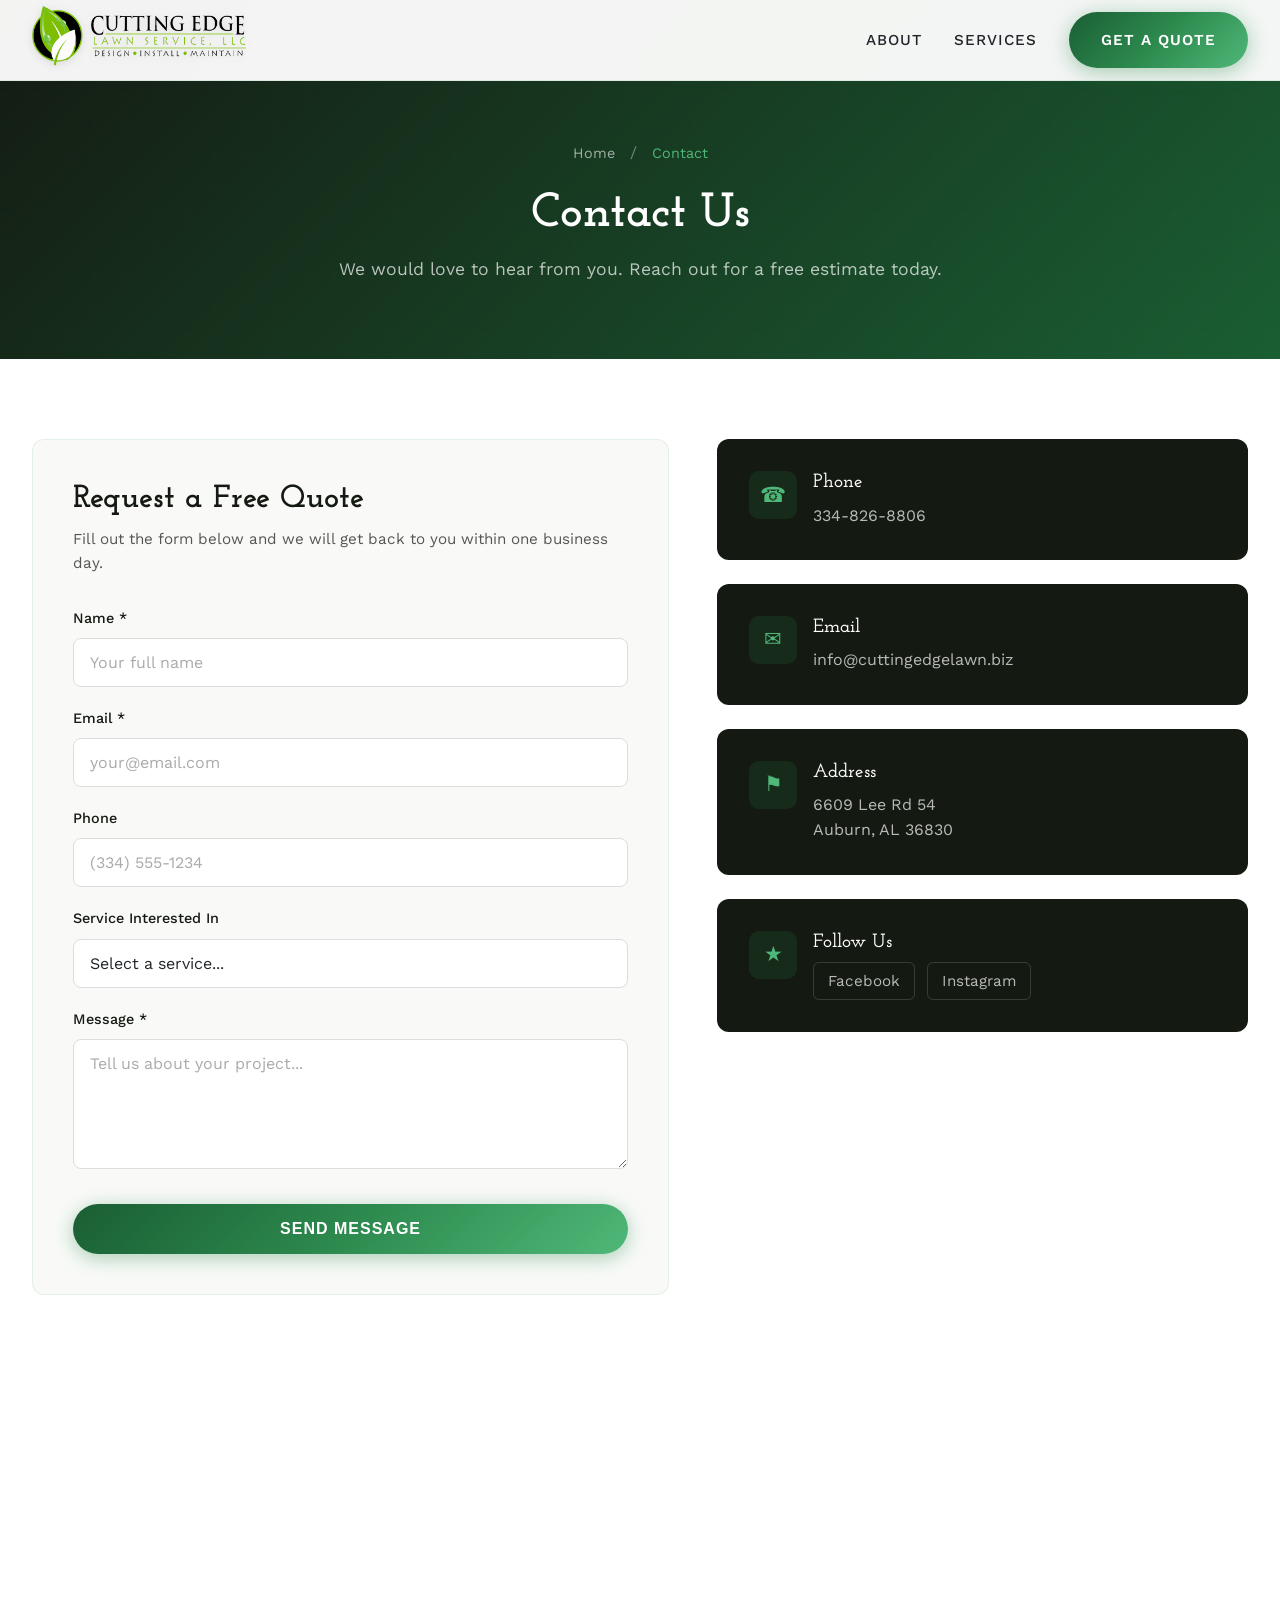
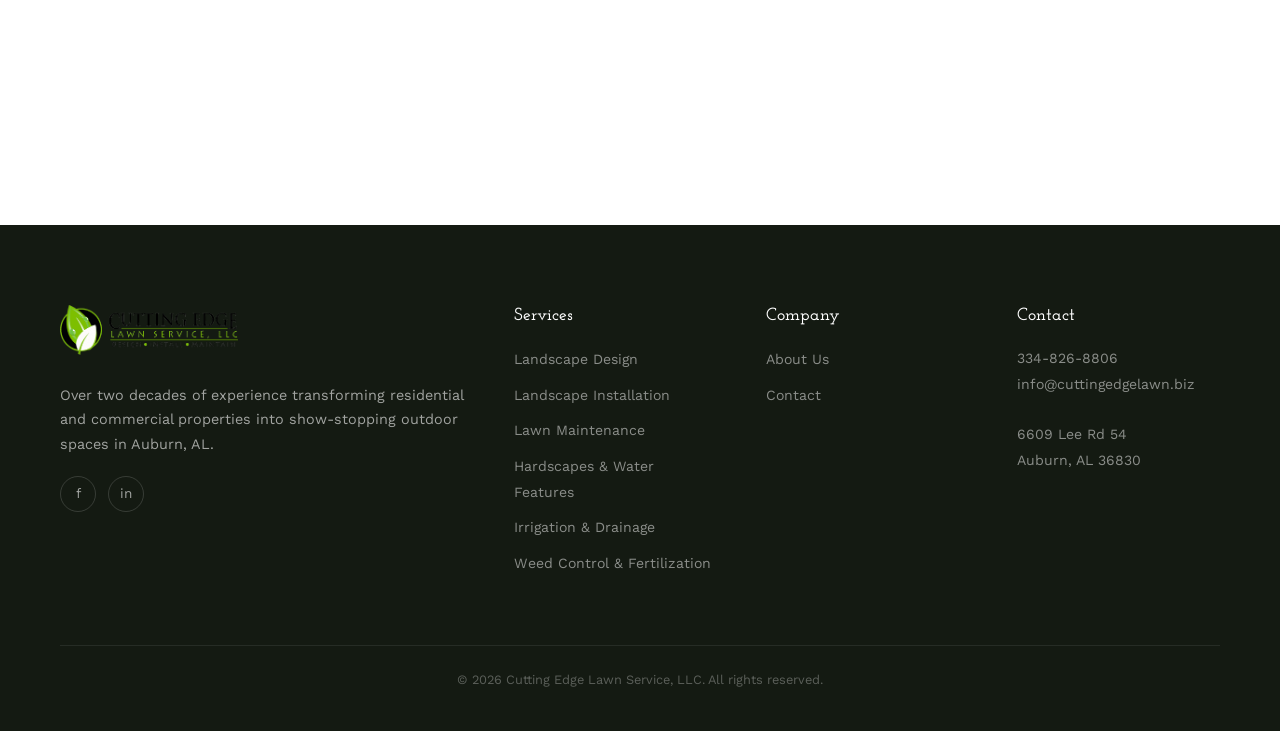
==== pages/contact.html @ b58d5d18 "Cutting Edge Lawn Service - redesigned site demo" ====
<!DOCTYPE html>
<html lang="en">
<head>
<meta charset="UTF-8">
<meta name="viewport" content="width=device-width, initial-scale=1.0">
<title>Contact Us | Cutting Edge Lawn Service</title>
<meta name="description" content="Get in touch with Cutting Edge Lawn Service in Auburn, AL. Request a free quote for landscape design, lawn maintenance, hardscapes, and more.">
<link href="https://fonts.googleapis.com/css2?family=Josefin+Slab:ital,wght@0,300;0,400;0,500;0,600;0,700;1,300;1,400&family=Work+Sans:wght@300;400;500;600;700&display=swap" rel="stylesheet">
<link rel="stylesheet" href="../css/styles.css">
<style>@media(max-width:768px){.responsive-grid{grid-template-columns:1fr!important;}}</style>
</head>
<body>

<!-- Scroll Progress -->
<div class="scroll-progress"></div>

<!-- Navigation -->
<nav class="navbar"><div class="nav-container"><a href="../index.html" class="nav-logo"><img src="../images/logo.png" alt="Cutting Edge Lawn Service"></a><ul class="nav-menu"><li><a href="about.html" class="nav-link">About</a></li><li class="nav-dropdown"><a href="services.html" class="nav-link">Services</a><div class="dropdown-menu"><a href="services.html#design">Landscape Design</a><a href="services.html#installation">Landscape Installation</a><a href="services.html#maintenance">Lawn Maintenance</a><a href="services.html#hardscapes">Hardscapes &amp; Water Features</a><a href="services.html#irrigation">Irrigation &amp; Drainage</a><a href="services.html#weedcontrol">Weed Control &amp; Fertilization</a></div></li><li><a href="contact.html" class="btn btn-primary">Get a Quote</a></li></ul><div class="nav-toggle"><span></span><span></span><span></span></div></div></nav>

<!-- Page Header / Breadcrumb -->
<section class="page-header" style="background:linear-gradient(135deg, #141a12 0%, #1a5e33 100%);padding:140px 0 60px;text-align:center;">
<div class="container">
<nav style="margin-bottom:20px;">
<a href="../index.html" style="color:rgba(255,255,255,0.6);text-decoration:none;font-family:'Work Sans',sans-serif;font-size:0.9rem;">Home</a>
<span style="color:rgba(255,255,255,0.4);margin:0 10px;">/</span>
<span style="color:#4fb878;font-family:'Work Sans',sans-serif;font-size:0.9rem;">Contact</span>
</nav>
<h1 style="font-family:'Josefin Slab',serif;font-size:3rem;color:#fff;font-weight:700;margin:0;">Contact Us</h1>
<p style="color:rgba(255,255,255,0.7);font-size:1.1rem;margin-top:12px;font-family:'Work Sans',sans-serif;">We would love to hear from you. Reach out for a free estimate today.</p>
</div>
</section>

<!-- Contact Form & Info Section -->
<section class="section" style="padding:80px 0;background:#fff;">
<div class="container">
<div class="responsive-grid" style="display:grid;grid-template-columns:1.2fr 1fr;gap:48px;align-items:start;">

<!-- Contact Form (Left) -->
<div class="reveal" style="background:#f9faf8;border-radius:12px;padding:40px;border:1px solid rgba(45,138,78,0.1);">
<h2 style="font-family:'Josefin Slab',serif;font-size:2rem;color:#141a12;margin-bottom:8px;font-weight:700;">Request a Free Quote</h2>
<p style="color:#555;font-family:'Work Sans',sans-serif;font-size:0.95rem;margin-bottom:32px;line-height:1.6;">Fill out the form below and we will get back to you within one business day.</p>

<form id="contact-form" action="#" method="POST">
<div class="form-group" style="margin-bottom:20px;">
<label style="display:block;font-family:'Work Sans',sans-serif;font-weight:500;color:#141a12;margin-bottom:8px;font-size:0.9rem;">Name *</label>
<input type="text" name="name" required style="width:100%;padding:14px 16px;border:1px solid #ddd;border-radius:8px;font-family:'Work Sans',sans-serif;font-size:1rem;background:#fff;transition:border-color 0.3s;box-sizing:border-box;" placeholder="Your full name">
</div>

<div class="form-group" style="margin-bottom:20px;">
<label style="display:block;font-family:'Work Sans',sans-serif;font-weight:500;color:#141a12;margin-bottom:8px;font-size:0.9rem;">Email *</label>
<input type="email" name="email" required style="width:100%;padding:14px 16px;border:1px solid #ddd;border-radius:8px;font-family:'Work Sans',sans-serif;font-size:1rem;background:#fff;transition:border-color 0.3s;box-sizing:border-box;" placeholder="your@email.com">
</div>

<div class="form-group" style="margin-bottom:20px;">
<label style="display:block;font-family:'Work Sans',sans-serif;font-weight:500;color:#141a12;margin-bottom:8px;font-size:0.9rem;">Phone</label>
<input type="tel" name="phone" style="width:100%;padding:14px 16px;border:1px solid #ddd;border-radius:8px;font-family:'Work Sans',sans-serif;font-size:1rem;background:#fff;transition:border-color 0.3s;box-sizing:border-box;" placeholder="(334) 555-1234">
</div>

<div class="form-group" style="margin-bottom:20px;">
<label style="display:block;font-family:'Work Sans',sans-serif;font-weight:500;color:#141a12;margin-bottom:8px;font-size:0.9rem;">Service Interested In</label>
<select name="service" style="width:100%;padding:14px 16px;border:1px solid #ddd;border-radius:8px;font-family:'Work Sans',sans-serif;font-size:1rem;background:#fff;transition:border-color 0.3s;box-sizing:border-box;cursor:pointer;">
<option value="">Select a service...</option>
<option value="landscape-design">Landscape Design</option>
<option value="landscape-installation">Landscape Installation</option>
<option value="lawn-maintenance">Lawn Maintenance</option>
<option value="hardscapes">Hardscapes &amp; Water Features</option>
<option value="irrigation">Irrigation &amp; Drainage</option>
<option value="weed-control">Weed Control &amp; Fertilization</option>
<option value="other">Other</option>
</select>
</div>

<div class="form-group" style="margin-bottom:28px;">
<label style="display:block;font-family:'Work Sans',sans-serif;font-weight:500;color:#141a12;margin-bottom:8px;font-size:0.9rem;">Message *</label>
<textarea name="message" required rows="5" style="width:100%;padding:14px 16px;border:1px solid #ddd;border-radius:8px;font-family:'Work Sans',sans-serif;font-size:1rem;background:#fff;transition:border-color 0.3s;resize:vertical;box-sizing:border-box;" placeholder="Tell us about your project..."></textarea>
</div>

<button type="submit" class="btn btn-primary" style="width:100%;padding:16px;font-size:1rem;font-weight:600;cursor:pointer;border:none;">Send Message</button>
</form>
</div>

<!-- Contact Info Cards (Right) -->
<div>
<div class="reveal" style="background:#141a12;border-radius:12px;padding:32px;margin-bottom:24px;">
<div style="display:flex;align-items:flex-start;gap:16px;">
<div style="width:48px;height:48px;background:rgba(45,138,78,0.15);border-radius:10px;display:flex;align-items:center;justify-content:center;flex-shrink:0;">
<span style="color:#4fb878;font-size:1.3rem;">&#9742;</span>
</div>
<div>
<h3 style="color:#fff;font-family:'Josefin Slab',serif;font-size:1.2rem;margin:0 0 8px;font-weight:600;">Phone</h3>
<a href="tel:3348268806" style="color:rgba(255,255,255,0.7);text-decoration:none;font-family:'Work Sans',sans-serif;font-size:1rem;">334-826-8806</a>
</div>
</div>
</div>

<div class="reveal" style="background:#141a12;border-radius:12px;padding:32px;margin-bottom:24px;">
<div style="display:flex;align-items:flex-start;gap:16px;">
<div style="width:48px;height:48px;background:rgba(45,138,78,0.15);border-radius:10px;display:flex;align-items:center;justify-content:center;flex-shrink:0;">
<span style="color:#4fb878;font-size:1.3rem;">&#9993;</span>
</div>
<div>
<h3 style="color:#fff;font-family:'Josefin Slab',serif;font-size:1.2rem;margin:0 0 8px;font-weight:600;">Email</h3>
<a href="mailto:info@cuttingedgelawn.biz" style="color:rgba(255,255,255,0.7);text-decoration:none;font-family:'Work Sans',sans-serif;font-size:1rem;">info@cuttingedgelawn.biz</a>
</div>
</div>
</div>

<div class="reveal" style="background:#141a12;border-radius:12px;padding:32px;margin-bottom:24px;">
<div style="display:flex;align-items:flex-start;gap:16px;">
<div style="width:48px;height:48px;background:rgba(45,138,78,0.15);border-radius:10px;display:flex;align-items:center;justify-content:center;flex-shrink:0;">
<span style="color:#4fb878;font-size:1.3rem;">&#9873;</span>
</div>
<div>
<h3 style="color:#fff;font-family:'Josefin Slab',serif;font-size:1.2rem;margin:0 0 8px;font-weight:600;">Address</h3>
<p style="color:rgba(255,255,255,0.7);font-family:'Work Sans',sans-serif;font-size:1rem;margin:0;line-height:1.6;">6609 Lee Rd 54<br>Auburn, AL 36830</p>
</div>
</div>
</div>

<div class="reveal" style="background:#141a12;border-radius:12px;padding:32px;">
<div style="display:flex;align-items:flex-start;gap:16px;">
<div style="width:48px;height:48px;background:rgba(45,138,78,0.15);border-radius:10px;display:flex;align-items:center;justify-content:center;flex-shrink:0;">
<span style="color:#4fb878;font-size:1.3rem;">&#9733;</span>
</div>
<div>
<h3 style="color:#fff;font-family:'Josefin Slab',serif;font-size:1.2rem;margin:0 0 8px;font-weight:600;">Follow Us</h3>
<div style="display:flex;gap:12px;margin-top:4px;">
<a href="https://www.facebook.com/lawnandplay/" target="_blank" style="color:rgba(255,255,255,0.7);text-decoration:none;font-family:'Work Sans',sans-serif;font-size:0.95rem;padding:6px 14px;border:1px solid rgba(255,255,255,0.15);border-radius:6px;">Facebook</a>
<a href="https://www.instagram.com/cuttingedgelawnservice/" target="_blank" style="color:rgba(255,255,255,0.7);text-decoration:none;font-family:'Work Sans',sans-serif;font-size:0.95rem;padding:6px 14px;border:1px solid rgba(255,255,255,0.15);border-radius:6px;">Instagram</a>
</div>
</div>
</div>
</div>

</div>

</div>
</div>
</section>

<!-- Google Maps Section -->
<section class="section" style="padding:0;">
<div style="width:100%;height:450px;">
<iframe src="https://www.google.com/maps/embed?pb=!1m18!1m12!1m3!1d3346.5!2d-85.48!3d32.59!2m3!1f0!2f0!3f0!3m2!1i1024!2i768!4f13.1!3m3!1m2!1s0x0%3A0x0!2zMzLCsDM1JzI0LjAiTiA4NcKwMjgnNDguMCJX!5e0!3m2!1sen!2sus!4v1700000000000" width="100%" height="450" style="border:0;" allowfullscreen="" loading="lazy" referrerpolicy="no-referrer-when-downgrade" title="Cutting Edge Lawn Service Location"></iframe>
</div>
</section>

<!-- Footer -->
<footer style="background:#141a12;padding:80px 0 0;"><div style="max-width:1200px;margin:0 auto;padding:0 20px;"><div style="display:grid;grid-template-columns:2fr 1fr 1fr 1fr;gap:48px;padding-bottom:60px;border-bottom:1px solid rgba(255,255,255,0.08);"><div><img src="../images/logo.png" alt="Cutting Edge Lawn Service" style="height:50px;margin-bottom:20px;background:transparent !important;"><p style="color:rgba(255,255,255,0.6);font-size:0.9rem;line-height:1.7;margin-bottom:20px;">Over two decades of experience transforming residential and commercial properties into show-stopping outdoor spaces in Auburn, AL.</p><div style="display:flex;gap:12px;"><a href="https://www.facebook.com/lawnandplay/" target="_blank" style="width:36px;height:36px;border-radius:50%;border:1px solid rgba(255,255,255,0.15);display:flex;align-items:center;justify-content:center;color:rgba(255,255,255,0.6);text-decoration:none;font-size:0.85rem;">f</a><a href="https://www.instagram.com/cuttingedgelawnservice/" target="_blank" style="width:36px;height:36px;border-radius:50%;border:1px solid rgba(255,255,255,0.15);display:flex;align-items:center;justify-content:center;color:rgba(255,255,255,0.6);text-decoration:none;font-size:0.85rem;">in</a></div></div><div><h4 style="font-family:'Josefin Slab',serif;font-size:1.1rem;color:#fff;margin-bottom:20px;">Services</h4><ul style="list-style:none;padding:0;"><li style="margin-bottom:10px;"><a href="services.html#design" style="color:rgba(255,255,255,0.5);text-decoration:none;font-size:0.88rem;">Landscape Design</a></li><li style="margin-bottom:10px;"><a href="services.html#installation" style="color:rgba(255,255,255,0.5);text-decoration:none;font-size:0.88rem;">Landscape Installation</a></li><li style="margin-bottom:10px;"><a href="services.html#maintenance" style="color:rgba(255,255,255,0.5);text-decoration:none;font-size:0.88rem;">Lawn Maintenance</a></li><li style="margin-bottom:10px;"><a href="services.html#hardscapes" style="color:rgba(255,255,255,0.5);text-decoration:none;font-size:0.88rem;">Hardscapes &amp; Water Features</a></li><li style="margin-bottom:10px;"><a href="services.html#irrigation" style="color:rgba(255,255,255,0.5);text-decoration:none;font-size:0.88rem;">Irrigation &amp; Drainage</a></li><li style="margin-bottom:10px;"><a href="services.html#weedcontrol" style="color:rgba(255,255,255,0.5);text-decoration:none;font-size:0.88rem;">Weed Control &amp; Fertilization</a></li></ul></div><div><h4 style="font-family:'Josefin Slab',serif;font-size:1.1rem;color:#fff;margin-bottom:20px;">Company</h4><ul style="list-style:none;padding:0;"><li style="margin-bottom:10px;"><a href="about.html" style="color:rgba(255,255,255,0.5);text-decoration:none;font-size:0.88rem;">About Us</a></li><li style="margin-bottom:10px;"><a href="contact.html" style="color:rgba(255,255,255,0.5);text-decoration:none;font-size:0.88rem;">Contact</a></li></ul></div><div><h4 style="font-family:'Josefin Slab',serif;font-size:1.1rem;color:#fff;margin-bottom:20px;">Contact</h4><p style="color:rgba(255,255,255,0.5);font-size:0.88rem;line-height:1.8;"><a href="tel:3348268806" style="color:rgba(255,255,255,0.5);text-decoration:none;">334-826-8806</a><br><a href="mailto:info@cuttingedgelawn.biz" style="color:rgba(255,255,255,0.5);text-decoration:none;">info@cuttingedgelawn.biz</a><br><br>6609 Lee Rd 54<br>Auburn, AL 36830</p></div></div><div style="padding:24px 0;text-align:center;"><p style="color:rgba(255,255,255,0.3);font-size:0.8rem;">&copy; 2026 Cutting Edge Lawn Service, LLC. All rights reserved.</p></div></div></footer>

<script src="../js/main.js"></script>
</body>
</html>
---- css/styles.css ----
/* Cutting Edge Lawn Service - Premium Animated Stylesheet */
/* Brand Colors with Dynamic Gradients */

:root {
    --black: #141a12;
    --dark-blue: #1e2b1a;
    --navy: #0f1a0d;
    --dark-gray: #f8f9fa;
    --silver: #495057;
    --silver-light: #212529;
    --primary: #2d8a4e;
    --primary-light: #4fb878;
    --primary-dark: #1a5e33;
    --gold: #d4a843;
    --white: #ffffff;
    --text-gray: #6c757d;
    --section-alt: #f4f4f4;

    /* Animated Gradients */
    --gradient-primary: linear-gradient(135deg, var(--primary-dark) 0%, var(--primary) 50%, var(--primary-light) 100%);
    --gradient-hero: linear-gradient(135deg, #141a12 0%, #1e2b1a 50%, #0f1a0d 100%);
    --gradient-shine: linear-gradient(90deg, transparent, rgba(255,255,255,0.4), transparent);
}

* {
    margin: 0;
    padding: 0;
    box-sizing: border-box;
}

html {
    scroll-behavior: smooth;
}

body {
    font-family: 'Work Sans', 'Segoe UI', Tahoma, Geneva, Verdana, sans-serif;
    background-color: var(--white);
    color: var(--silver-light);
    line-height: 1.6;
    overflow-x: hidden;
}

/* Scroll Progress Bar */
.scroll-progress {
    position: fixed;
    top: 0;
    left: 0;
    height: 3px;
    background: var(--gradient-primary);
    z-index: 9999;
    transition: width 0.1s ease;
}

/* Animated Background Particles */
.particles {
    position: absolute;
    top: 0;
    left: 0;
    width: 100%;
    height: 100%;
    overflow: hidden;
    z-index: 1;
}

.particle {
    position: absolute;
    width: 4px;
    height: 4px;
    background: var(--primary);
    border-radius: 50%;
    opacity: 0.3;
    animation: float-particle 15s infinite;
}

@keyframes float-particle {
    0%, 100% {
        transform: translateY(100vh) rotate(0deg);
        opacity: 0;
    }
    10% {
        opacity: 0.3;
    }
    90% {
        opacity: 0.3;
    }
    100% {
        transform: translateY(-100vh) rotate(720deg);
        opacity: 0;
    }
}

/* Preloader */
.preloader {
    position: fixed;
    top: 0;
    left: 0;
    width: 100%;
    height: 100%;
    background: var(--gradient-hero);
    z-index: 99999;
    display: flex;
    align-items: center;
    justify-content: center;
    flex-direction: column;
    transition: opacity 0.5s ease, visibility 0.5s ease;
}

.preloader.hidden {
    opacity: 0;
    visibility: hidden;
}

.preloader-logo {
    width: 150px;
    animation: pulse-logo 1.5s ease-in-out infinite;
}

.preloader-bar {
    width: 200px;
    height: 3px;
    background: rgba(255,255,255,0.2);
    border-radius: 3px;
    margin-top: 2rem;
    overflow: hidden;
}

.preloader-bar::after {
    content: '';
    display: block;
    width: 50%;
    height: 100%;
    background: var(--gradient-primary);
    animation: loading-bar 1s ease-in-out infinite;
}

@keyframes pulse-logo {
    0%, 100% { transform: scale(1); opacity: 1; }
    50% { transform: scale(1.05); opacity: 0.8; }
}

@keyframes loading-bar {
    0% { transform: translateX(-100%); }
    100% { transform: translateX(300%); }
}

/* Typography with Animations */
h1, h2, h3, h4, h5, h6 {
    font-weight: 600;
    line-height: 1.2;
    margin-bottom: 1rem;
}

h1 {
    font-size: clamp(2.5rem, 5vw, 4.5rem);
}

h2 {
    font-size: clamp(2rem, 4vw, 3.5rem);
    color: var(--silver-light);
}

h3 {
    font-size: clamp(1.5rem, 3vw, 2rem);
    color: var(--primary);
}

/* Animated Gradient Text */
.gradient-text {
    background: linear-gradient(90deg, var(--primary-dark), var(--primary), var(--gold), var(--primary), var(--primary-dark));
    background-size: 200% auto;
    -webkit-background-clip: text;
    -webkit-text-fill-color: transparent;
    background-clip: text;
    animation: gradient-shift 3s ease infinite;
}

@keyframes gradient-shift {
    0% { background-position: 0% center; }
    100% { background-position: 200% center; }
}

/* Glowing Text Effect */
.glow-text {
    text-shadow: 0 0 10px rgba(45, 138, 78, 0.5),
                 0 0 20px rgba(45, 138, 78, 0.3),
                 0 0 30px rgba(45, 138, 78, 0.2);
}

p {
    margin-bottom: 1rem;
    color: var(--text-gray);
}

a {
    color: var(--primary);
    text-decoration: none;
    transition: all 0.3s ease;
}

a:hover {
    color: var(--primary-dark);
}

.container {
    max-width: 1400px;
    margin: 0 auto;
    padding: 0 2rem;
}

/* ==================== NAVIGATION ==================== */
.navbar {
    position: fixed;
    top: 0;
    left: 0;
    right: 0;
    z-index: 1000;
    background: rgba(255, 255, 255, 0.95);
    backdrop-filter: blur(20px);
    border-bottom: 1px solid rgba(45, 138, 78, 0.1);
    transition: all 0.4s cubic-bezier(0.4, 0, 0.2, 1);
}

.navbar.scrolled {
    background: rgba(255, 255, 255, 0.98);
    box-shadow: 0 10px 40px rgba(0, 0, 0, 0.1);
    padding: 0.25rem 0;
}

.nav-container {
    max-width: 1400px;
    margin: 0 auto;
    padding: 0 2rem;
    display: flex;
    justify-content: space-between;
    align-items: center;
    height: 80px;
}

.nav-logo img {
    height: 60px;
    width: auto;
    transition: all 0.4s ease;
    filter: drop-shadow(0 2px 4px rgba(0,0,0,0.1));
}

.nav-logo:hover img {
    transform: scale(1.05) rotate(-2deg);
}

.nav-menu {
    display: flex;
    list-style: none;
    gap: 2rem;
    align-items: center;
}

.nav-link {
    color: var(--silver-light);
    font-weight: 500;
    font-size: 0.95rem;
    text-transform: uppercase;
    letter-spacing: 1px;
    padding: 0.5rem 0;
    position: relative;
    transition: all 0.3s ease;
}

.nav-link::before {
    content: '';
    position: absolute;
    bottom: 0;
    left: 50%;
    width: 0;
    height: 2px;
    background: var(--gradient-primary);
    transition: all 0.4s cubic-bezier(0.4, 0, 0.2, 1);
    transform: translateX(-50%);
}

.nav-link:hover {
    color: var(--primary);
}

.nav-link:hover::before {
    width: 100%;
}

/* Animated Dropdown */
.nav-dropdown {
    position: relative;
}

.dropdown-menu {
    position: absolute;
    top: 100%;
    left: 50%;
    transform: translateX(-50%) translateY(20px);
    background: var(--white);
    border: 1px solid rgba(45, 138, 78, 0.15);
    border-radius: 12px;
    padding: 1rem 0;
    min-width: 240px;
    opacity: 0;
    visibility: hidden;
    transition: all 0.4s cubic-bezier(0.4, 0, 0.2, 1);
    box-shadow: 0 20px 60px rgba(0, 0, 0, 0.15);
}

.nav-dropdown:hover .dropdown-menu {
    opacity: 1;
    visibility: visible;
    transform: translateX(-50%) translateY(10px);
}

.dropdown-menu a {
    display: flex;
    align-items: center;
    gap: 0.75rem;
    padding: 0.875rem 1.5rem;
    color: var(--silver-light);
    font-size: 0.9rem;
    transition: all 0.3s ease;
    position: relative;
    overflow: hidden;
}

.dropdown-menu a::before {
    content: '';
    position: absolute;
    left: 0;
    top: 0;
    height: 100%;
    width: 3px;
    background: var(--gradient-primary);
    transform: scaleY(0);
    transition: transform 0.3s ease;
}

.dropdown-menu a:hover {
    background: rgba(45, 138, 78, 0.08);
    color: var(--primary);
    padding-left: 2rem;
}

.dropdown-menu a:hover::before {
    transform: scaleY(1);
}

/* Mobile Menu Toggle */
.nav-toggle {
    display: none;
    flex-direction: column;
    cursor: pointer;
    gap: 6px;
    padding: 10px;
}

.nav-toggle span {
    width: 28px;
    height: 2px;
    background: var(--primary);
    transition: all 0.3s ease;
    transform-origin: center;
}

.nav-toggle.active span:nth-child(1) {
    transform: rotate(45deg) translate(6px, 6px);
}

.nav-toggle.active span:nth-child(2) {
    opacity: 0;
    transform: scaleX(0);
}

.nav-toggle.active span:nth-child(3) {
    transform: rotate(-45deg) translate(6px, -6px);
}

/* ==================== BUTTONS ==================== */
.btn {
    display: inline-flex;
    align-items: center;
    justify-content: center;
    gap: 0.5rem;
    padding: 1rem 2rem;
    font-weight: 600;
    font-size: 0.95rem;
    text-transform: uppercase;
    letter-spacing: 1px;
    border-radius: 50px;
    transition: all 0.4s cubic-bezier(0.4, 0, 0.2, 1);
    cursor: pointer;
    border: none;
    position: relative;
    overflow: hidden;
}

.btn::before {
    content: '';
    position: absolute;
    top: 0;
    left: -100%;
    width: 100%;
    height: 100%;
    background: var(--gradient-shine);
    transition: left 0.5s ease;
}

.btn:hover::before {
    left: 100%;
}

.btn-primary {
    background: var(--gradient-primary);
    color: var(--white);
    box-shadow: 0 4px 20px rgba(45, 138, 78, 0.4);
}

.btn-primary:hover {
    transform: translateY(-3px) scale(1.02);
    box-shadow: 0 10px 40px rgba(45, 138, 78, 0.5);
    color: var(--white);
}

.btn-secondary {
    background: transparent;
    color: var(--primary);
    border: 2px solid var(--primary);
}

.btn-secondary:hover {
    background: var(--primary);
    color: var(--white);
    transform: translateY(-3px);
}

.btn-large {
    padding: 1.25rem 3rem;
    font-size: 1rem;
}

/* Magnetic Button Effect */
.btn-magnetic {
    transition: transform 0.3s ease;
}

/* ==================== HERO SECTION ==================== */
.hero {
    position: relative;
    height: 100vh;
    min-height: 800px;
    display: flex;
    align-items: center;
    justify-content: center;
    overflow: hidden;
    background: var(--gradient-hero);
}

.hero-video-container {
    position: absolute;
    top: 0;
    left: 0;
    width: 100%;
    height: 100%;
    z-index: 0;
}

.hero-video {
    position: absolute;
    top: 50%;
    left: 50%;
    min-width: 100%;
    min-height: 100%;
    width: auto;
    height: auto;
    transform: translate(-50%, -50%);
    object-fit: cover;
}

.hero-overlay {
    position: absolute;
    top: 0;
    left: 0;
    width: 100%;
    height: 100%;
    background: linear-gradient(
        180deg,
        rgba(26, 26, 46, 0.7) 0%,
        rgba(22, 33, 62, 0.6) 50%,
        rgba(15, 52, 96, 0.8) 100%
    );
    z-index: 1;
}

/* Animated Grid Overlay */
.hero-grid {
    position: absolute;
    top: 0;
    left: 0;
    width: 100%;
    height: 100%;
    background-image:
        linear-gradient(rgba(45, 138, 78, 0.03) 1px, transparent 1px),
        linear-gradient(90deg, rgba(45, 138, 78, 0.03) 1px, transparent 1px);
    background-size: 50px 50px;
    z-index: 2;
    animation: grid-move 20s linear infinite;
}

@keyframes grid-move {
    0% { transform: perspective(500px) rotateX(60deg) translateY(0); }
    100% { transform: perspective(500px) rotateX(60deg) translateY(50px); }
}

.hero-content {
    position: relative;
    z-index: 10;
    text-align: center;
    max-width: 1000px;
    padding: 0 2rem;
}

.hero-tagline {
    display: inline-flex;
    align-items: center;
    gap: 1rem;
    padding: 0.75rem 2rem;
    background: rgba(45, 138, 78, 0.15);
    border: 1px solid rgba(45, 138, 78, 0.3);
    border-radius: 50px;
    color: var(--primary-light);
    font-size: 0.9rem;
    font-weight: 500;
    letter-spacing: 3px;
    text-transform: uppercase;
    margin-bottom: 2rem;
    backdrop-filter: blur(10px);
    animation: fade-in-up 1s ease forwards;
    animation-delay: 0.2s;
    opacity: 0;
}

.hero-tagline::before,
.hero-tagline::after {
    content: '';
    width: 30px;
    height: 1px;
    background: var(--primary);
}

.hero h1 {
    color: var(--white);
    margin-bottom: 1.5rem;
    animation: fade-in-up 1s ease forwards;
    animation-delay: 0.4s;
    opacity: 0;
}

.hero h1 span {
    display: block;
    background: linear-gradient(90deg, var(--primary-light), var(--gold), var(--primary-light));
    background-size: 200% auto;
    -webkit-background-clip: text;
    -webkit-text-fill-color: transparent;
    background-clip: text;
    animation: gradient-shift 3s ease infinite;
}

.hero p {
    font-size: 1.35rem;
    color: rgba(255, 255, 255, 0.8);
    margin-bottom: 3rem;
    max-width: 700px;
    margin-left: auto;
    margin-right: auto;
    animation: fade-in-up 1s ease forwards;
    animation-delay: 0.6s;
    opacity: 0;
}

.hero-buttons {
    display: flex;
    gap: 1.5rem;
    justify-content: center;
    flex-wrap: wrap;
    animation: fade-in-up 1s ease forwards;
    animation-delay: 0.8s;
    opacity: 0;
}

.hero-buttons .btn-secondary {
    border-color: rgba(255,255,255,0.3);
    color: var(--white);
}

.hero-buttons .btn-secondary:hover {
    background: var(--white);
    color: var(--primary);
    border-color: var(--white);
}

/* Floating Elements */
.hero-float {
    position: absolute;
    z-index: 5;
    animation: float 6s ease-in-out infinite;
}

.hero-float-1 {
    top: 20%;
    left: 10%;
    width: 60px;
    height: 60px;
    border: 2px solid rgba(45, 138, 78, 0.3);
    border-radius: 50%;
    animation-delay: 0s;
}

.hero-float-2 {
    top: 60%;
    right: 15%;
    width: 40px;
    height: 40px;
    background: rgba(45, 138, 78, 0.2);
    border-radius: 10px;
    animation-delay: 2s;
}

.hero-float-3 {
    bottom: 25%;
    left: 20%;
    width: 20px;
    height: 20px;
    background: var(--primary);
    border-radius: 50%;
    animation-delay: 4s;
}

@keyframes float {
    0%, 100% { transform: translateY(0) rotate(0deg); }
    50% { transform: translateY(-30px) rotate(10deg); }
}

/* Scroll Indicator */
.scroll-indicator {
    position: absolute;
    bottom: 3rem;
    left: 50%;
    transform: translateX(-50%);
    z-index: 10;
    animation: fade-in-up 1s ease forwards;
    animation-delay: 1s;
    opacity: 0;
}

.scroll-indicator a {
    display: flex;
    flex-direction: column;
    align-items: center;
    gap: 0.5rem;
    color: rgba(255,255,255,0.6);
    font-size: 0.8rem;
    letter-spacing: 2px;
    text-transform: uppercase;
}

.scroll-indicator span {
    display: block;
    width: 30px;
    height: 50px;
    border: 2px solid rgba(255,255,255,0.3);
    border-radius: 25px;
    position: relative;
}

.scroll-indicator span::before {
    content: '';
    position: absolute;
    top: 8px;
    left: 50%;
    transform: translateX(-50%);
    width: 6px;
    height: 6px;
    background: var(--primary);
    border-radius: 50%;
    animation: scroll-down 2s ease-in-out infinite;
}

@keyframes scroll-down {
    0% { top: 8px; opacity: 1; }
    100% { top: 32px; opacity: 0; }
}

@keyframes fade-in-up {
    from {
        opacity: 0;
        transform: translateY(40px);
    }
    to {
        opacity: 1;
        transform: translateY(0);
    }
}

/* ==================== SERVICES SECTION ==================== */
.services {
    padding: 8rem 0;
    background: var(--white);
    position: relative;
}

.section-header {
    text-align: center;
    margin-bottom: 5rem;
}

.section-header .subtitle {
    display: inline-block;
    color: var(--primary);
    font-size: 0.9rem;
    font-weight: 600;
    letter-spacing: 3px;
    text-transform: uppercase;
    margin-bottom: 1rem;
    position: relative;
}

.section-header .subtitle::before,
.section-header .subtitle::after {
    content: '';
    position: absolute;
    top: 50%;
    width: 40px;
    height: 1px;
    background: var(--primary);
}

.section-header .subtitle::before {
    right: calc(100% + 15px);
}

.section-header .subtitle::after {
    left: calc(100% + 15px);
}

.section-header p {
    max-width: 600px;
    margin: 0 auto;
    font-size: 1.1rem;
}

/* ==================== CREDENTIALS BAR ==================== */
.credentials {
    padding: 2.5rem 0;
    background: linear-gradient(135deg, #141a12 0%, #1e2b1a 100%);
    border-top: 1px solid rgba(45, 138, 78, 0.3);
    border-bottom: 1px solid rgba(45, 138, 78, 0.3);
}

.credentials-content {
    display: flex;
    align-items: center;
    justify-content: space-between;
    gap: 3rem;
    flex-wrap: wrap;
}

.credentials-text {
    flex: 1;
    min-width: 280px;
}

.credentials-text span {
    display: block;
    color: var(--primary-light);
    font-size: 1.1rem;
    font-weight: 600;
    letter-spacing: 1px;
    margin-bottom: 0.5rem;
}

.credentials-text p {
    color: rgba(255, 255, 255, 0.7);
    font-size: 0.95rem;
    margin: 0;
}

.credentials-badges {
    display: flex;
    align-items: center;
    gap: 2rem;
    flex-wrap: wrap;
}

.credential-badge {
    height: 70px;
    width: auto;
    transition: transform 0.3s ease, filter 0.3s ease;
    filter: drop-shadow(0 4px 8px rgba(0, 0, 0, 0.3));
}

.credential-badge:hover {
    transform: scale(1.05);
    filter: drop-shadow(0 6px 12px rgba(45, 138, 78, 0.3));
}

@media (max-width: 768px) {
    .credentials-content {
        flex-direction: column;
        text-align: center;
        gap: 1.5rem;
    }

    .credentials-badges {
        justify-content: center;
    }

    .credential-badge {
        height: 60px;
    }
}

.services-grid {
    display: grid;
    grid-template-columns: repeat(auto-fit, minmax(320px, 1fr));
    gap: 2rem;
}

/* Simple Service Cards */
.service-card {
    display: flex;
    flex-direction: column;
    align-items: center;
    text-align: center;
    padding: 3rem 2rem;
    background: var(--white);
    border: 1px solid #e8e8e8;
    border-radius: 20px;
    box-shadow: 0 10px 40px rgba(0,0,0,0.06);
    transition: all 0.4s cubic-bezier(0.4, 0, 0.2, 1);
    text-decoration: none;
    position: relative;
    overflow: hidden;
}

.service-card::before {
    content: '';
    position: absolute;
    top: 0;
    left: 0;
    right: 0;
    height: 4px;
    background: var(--gradient-primary);
    transform: scaleX(0);
    transition: transform 0.4s ease;
}

.service-card:hover {
    transform: translateY(-10px);
    box-shadow: 0 20px 60px rgba(45, 138, 78, 0.15);
    border-color: var(--primary);
}

.service-card:hover::before {
    transform: scaleX(1);
}

.service-icon-wrap {
    width: 120px;
    height: 120px;
    margin-bottom: 1.5rem;
    display: flex;
    align-items: center;
    justify-content: center;
    position: relative;
}

.service-icon-wrap svg {
    width: 100%;
    height: 100%;
    color: var(--primary);
    transition: all 0.4s ease;
}

.service-card:hover .service-icon-wrap svg {
    transform: scale(1.1);
    color: var(--primary-dark);
}

.service-card h3 {
    font-size: 1.5rem;
    margin-bottom: 1rem;
    color: var(--silver-light);
    transition: color 0.3s ease;
}

.service-card:hover h3 {
    color: var(--primary);
}

.service-card p {
    color: var(--text-gray);
    line-height: 1.7;
    margin-bottom: 1.5rem;
    flex-grow: 1;
}

.service-link {
    display: inline-flex;
    align-items: center;
    gap: 0.5rem;
    color: var(--primary);
    font-weight: 600;
    font-size: 0.95rem;
    transition: all 0.3s ease;
}

.service-link .arrow {
    transition: transform 0.3s ease;
}

.service-card:hover .service-link {
    color: var(--primary-dark);
}

.service-card:hover .service-link .arrow {
    transform: translateX(5px);
}

/* ==================== FLEET SECTION ==================== */
.fleet {
    padding: 8rem 0;
    background: linear-gradient(180deg, #f8f9fa 0%, #f0f0f0 100%);
    position: relative;
    overflow: hidden;
}

.fleet::before {
    content: '';
    position: absolute;
    top: 0;
    left: 0;
    right: 0;
    height: 200px;
    background: linear-gradient(180deg, var(--white) 0%, transparent 100%);
    z-index: 1;
}

.fleet .container {
    position: relative;
    z-index: 2;
}

.fleet-grid {
    display: grid;
    grid-template-columns: repeat(auto-fit, minmax(400px, 1fr));
    gap: 3rem;
}

/* Rolling Fleet Carousel */
.fleet-carousel {
    width: 100%;
    overflow: hidden;
    padding: 2rem 0 4rem;
    position: relative;
    min-height: 500px;
}

.fleet-carousel::before,
.fleet-carousel::after {
    content: '';
    position: absolute;
    top: 0;
    bottom: 0;
    width: 100px;
    z-index: 10;
    pointer-events: none;
}

.fleet-carousel::before {
    left: 0;
    background: linear-gradient(to right, rgba(240,240,240,1) 0%, transparent 100%);
}

.fleet-carousel::after {
    right: 0;
    background: linear-gradient(to left, rgba(240,240,240,1) 0%, transparent 100%);
}

.fleet-track {
    display: flex;
    gap: 2rem;
    animation: scroll-fleet 30s linear infinite;
    width: max-content;
    padding: 1rem 0;
    will-change: transform;
}

.fleet-track:hover {
    animation-play-state: paused;
}

@keyframes scroll-fleet {
    0% {
        transform: translateX(0);
    }
    100% {
        transform: translateX(-25%);
    }
}

/* Carousel Cards */
.carousel-card {
    flex: 0 0 450px;
    min-width: 450px;
    min-height: 420px;
    background: var(--white);
    border-radius: 20px;
    overflow: hidden;
    box-shadow: 0 15px 50px rgba(0,0,0,0.1);
    transition: all 0.4s ease;
    position: relative;
}

.carousel-card:hover {
    transform: translateY(-10px) scale(1.02);
    box-shadow: 0 25px 70px rgba(0,0,0,0.15);
}

.carousel-card img {
    width: 100%;
    height: 280px;
    object-fit: cover;
    transition: transform 0.6s ease;
}

.carousel-card:hover img {
    transform: scale(1.1);
}

.carousel-card-content {
    padding: 1.5rem 2rem 2rem;
    position: relative;
}

.carousel-badge {
    position: absolute;
    top: -2.5rem;
    right: 1.5rem;
    background: var(--gradient-primary);
    color: white;
    padding: 0.5rem 1rem;
    border-radius: 50px;
    font-size: 0.8rem;
    font-weight: 600;
    box-shadow: 0 4px 15px rgba(45, 138, 78, 0.4);
}

.carousel-card h3 {
    font-size: 1.5rem;
    color: var(--silver-light);
    margin-bottom: 0.5rem;
}

.carousel-card p {
    color: var(--text-gray);
    font-size: 0.95rem;
    margin-bottom: 1.25rem;
}

.carousel-card .btn {
    width: 100%;
    text-align: center;
}

/* Premium Aircraft Cards */
.aircraft-card {
    background: var(--white);
    border-radius: 24px;
    overflow: hidden;
    transition: all 0.5s cubic-bezier(0.4, 0, 0.2, 1);
    box-shadow: 0 10px 40px rgba(0,0,0,0.08);
    position: relative;
}

.aircraft-card::before {
    content: '';
    position: absolute;
    top: 0;
    left: 0;
    right: 0;
    bottom: 0;
    border-radius: 24px;
    padding: 2px;
    background: var(--gradient-primary);
    -webkit-mask: linear-gradient(#fff 0 0) content-box, linear-gradient(#fff 0 0);
    mask: linear-gradient(#fff 0 0) content-box, linear-gradient(#fff 0 0);
    -webkit-mask-composite: xor;
    mask-composite: exclude;
    opacity: 0;
    transition: opacity 0.5s ease;
}

.aircraft-card:hover {
    transform: translateY(-15px);
    box-shadow: 0 30px 80px rgba(0,0,0,0.15);
}

.aircraft-card:hover::before {
    opacity: 1;
}

.aircraft-image {
    position: relative;
    height: 280px;
    overflow: hidden;
}

.aircraft-image img {
    width: 100%;
    height: 100%;
    object-fit: cover;
    transition: transform 0.8s cubic-bezier(0.4, 0, 0.2, 1);
}

.aircraft-card:hover .aircraft-image img {
    transform: scale(1.15);
}

.aircraft-image::after {
    content: '';
    position: absolute;
    bottom: 0;
    left: 0;
    right: 0;
    height: 50%;
    background: linear-gradient(transparent, rgba(0,0,0,0.5));
    opacity: 0;
    transition: opacity 0.5s ease;
}

.aircraft-card:hover .aircraft-image::after {
    opacity: 1;
}

.aircraft-badge {
    position: absolute;
    top: 1.5rem;
    right: 1.5rem;
    background: var(--gradient-primary);
    padding: 0.6rem 1.25rem;
    border-radius: 50px;
    font-size: 0.8rem;
    font-weight: 600;
    color: var(--white);
    z-index: 2;
    box-shadow: 0 4px 15px rgba(45, 138, 78, 0.4);
}

/* Video Play Button */
.aircraft-play {
    position: absolute;
    top: 50%;
    left: 50%;
    transform: translate(-50%, -50%) scale(0.8);
    width: 80px;
    height: 80px;
    background: var(--white);
    border-radius: 50%;
    display: flex;
    align-items: center;
    justify-content: center;
    opacity: 0;
    transition: all 0.5s cubic-bezier(0.4, 0, 0.2, 1);
    z-index: 3;
    cursor: pointer;
    box-shadow: 0 10px 40px rgba(0,0,0,0.3);
}

.aircraft-play svg {
    width: 30px;
    height: 30px;
    fill: var(--primary);
    margin-left: 5px;
}

.aircraft-card:hover .aircraft-play {
    opacity: 1;
    transform: translate(-50%, -50%) scale(1);
}

.aircraft-play:hover {
    transform: translate(-50%, -50%) scale(1.1);
    background: var(--primary);
}

.aircraft-play:hover svg {
    fill: var(--white);
}

.aircraft-info {
    padding: 2rem;
}

.aircraft-info h3 {
    color: var(--silver-light);
    margin-bottom: 0.5rem;
    font-size: 1.5rem;
}

.aircraft-specs {
    display: grid;
    grid-template-columns: repeat(3, 1fr);
    gap: 1rem;
    margin: 1.5rem 0;
    padding: 1.5rem 0;
    border-top: 1px solid #eee;
    border-bottom: 1px solid #eee;
}

.spec {
    text-align: center;
    position: relative;
}

.spec:not(:last-child)::after {
    content: '';
    position: absolute;
    right: 0;
    top: 50%;
    transform: translateY(-50%);
    height: 40px;
    width: 1px;
    background: #eee;
}

.spec-value {
    display: block;
    font-size: 1.75rem;
    font-weight: 700;
    color: var(--primary);
    line-height: 1;
    margin-bottom: 0.5rem;
}

.spec-label {
    font-size: 0.8rem;
    color: var(--text-gray);
    text-transform: uppercase;
    letter-spacing: 1px;
}

/* ==================== STATS SECTION ==================== */
.stats {
    padding: 6rem 0;
    background: var(--gradient-hero);
    position: relative;
    overflow: hidden;
}

.stats-grid {
    display: grid;
    grid-template-columns: repeat(4, 1fr);
    gap: 3rem;
}

.stat-item {
    text-align: center;
    position: relative;
}

.stat-item::after {
    content: '';
    position: absolute;
    right: 0;
    top: 50%;
    transform: translateY(-50%);
    height: 80px;
    width: 1px;
    background: rgba(255,255,255,0.1);
}

.stat-item:last-child::after {
    display: none;
}

.stat-number {
    font-size: 4rem;
    font-weight: 700;
    color: var(--white);
    line-height: 1;
    margin-bottom: 0.5rem;
    background: linear-gradient(180deg, var(--white) 0%, var(--primary-light) 100%);
    -webkit-background-clip: text;
    -webkit-text-fill-color: transparent;
    background-clip: text;
}

.stat-label {
    color: rgba(255,255,255,0.7);
    font-size: 1rem;
    text-transform: uppercase;
    letter-spacing: 2px;
}

/* ==================== QUOTE SECTION ==================== */
.quote-section {
    padding: 8rem 0;
    background: linear-gradient(135deg, #f8f9fa 0%, #e8e8e8 100%);
    position: relative;
}

.quote-container {
    display: grid;
    grid-template-columns: 1fr 1.3fr;
    gap: 5rem;
    align-items: start;
}

.quote-info h2 {
    margin-bottom: 1.5rem;
}

.quote-info > p {
    font-size: 1.15rem;
    margin-bottom: 2.5rem;
}

.quote-features {
    list-style: none;
}

.quote-features li {
    display: flex;
    align-items: center;
    gap: 1rem;
    padding: 1.25rem 0;
    border-bottom: 1px solid rgba(0,0,0,0.08);
    color: var(--silver-light);
    font-weight: 500;
    transition: all 0.3s ease;
}

.quote-features li:hover {
    padding-left: 0.5rem;
    color: var(--primary);
}

.quote-features li svg {
    width: 24px;
    height: 24px;
    stroke: var(--primary);
    flex-shrink: 0;
}

/* Animated Form */
.quote-form {
    background: var(--white);
    border-radius: 24px;
    padding: 3rem;
    box-shadow: 0 20px 60px rgba(0,0,0,0.1);
    position: relative;
    overflow: hidden;
}

.quote-form::before {
    content: '';
    position: absolute;
    top: 0;
    left: 0;
    right: 0;
    height: 5px;
    background: var(--gradient-primary);
}

.form-header {
    text-align: center;
    margin-bottom: 2.5rem;
    padding-bottom: 2rem;
    border-bottom: 1px solid #eee;
}

.form-header h3 {
    font-size: 1.75rem;
    margin-bottom: 0.5rem;
}

.form-row {
    display: grid;
    grid-template-columns: repeat(2, 1fr);
    gap: 1.5rem;
}

.form-group {
    margin-bottom: 1.5rem;
    position: relative;
}

.form-group.full-width {
    grid-column: 1 / -1;
}

.form-group label {
    display: block;
    margin-bottom: 0.6rem;
    color: var(--silver-light);
    font-weight: 500;
    font-size: 0.9rem;
}

.form-group label .required {
    color: var(--primary);
}

.form-group input,
.form-group select,
.form-group textarea {
    width: 100%;
    padding: 1rem 1.25rem;
    background: #f8f9fa;
    border: 2px solid transparent;
    border-radius: 12px;
    color: var(--silver-light);
    font-size: 1rem;
    font-family: inherit;
    transition: all 0.3s ease;
}

.form-group input:focus,
.form-group select:focus,
.form-group textarea:focus {
    outline: none;
    border-color: var(--primary);
    background: var(--white);
    box-shadow: 0 0 0 4px rgba(45, 138, 78, 0.1);
}

.form-group input::placeholder,
.form-group textarea::placeholder {
    color: #aaa;
}

.form-group select {
    cursor: pointer;
    appearance: none;
    background-image: url("data:image/svg+xml,%3Csvg xmlns='http://www.w3.org/2000/svg' width='24' height='24' viewBox='0 0 24 24' fill='none' stroke='%232d8a4e' stroke-width='2' stroke-linecap='round' stroke-linejoin='round'%3E%3Cpolyline points='6 9 12 15 18 9'%3E%3C/polyline%3E%3C/svg%3E");
    background-repeat: no-repeat;
    background-position: right 1rem center;
    background-size: 18px;
}

.form-group textarea {
    min-height: 130px;
    resize: vertical;
}

.form-hint {
    font-size: 0.8rem;
    color: var(--text-gray);
    margin-top: 0.5rem;
}

.form-submit {
    margin-top: 1.5rem;
}

.form-submit .btn {
    width: 100%;
    padding: 1.25rem;
}

/* ==================== TEAM HIGHLIGHT ==================== */
.team-highlight {
    padding: 8rem 0;
    background: linear-gradient(135deg, #141a12 0%, #1e2b1a 100%);
    position: relative;
    overflow: hidden;
}

.team-highlight::before {
    content: '';
    position: absolute;
    top: 0;
    left: 0;
    right: 0;
    bottom: 0;
    background: url("data:image/svg+xml,%3Csvg width='60' height='60' viewBox='0 0 60 60' xmlns='http://www.w3.org/2000/svg'%3E%3Cg fill='none' fill-rule='evenodd'%3E%3Cg fill='%232d8a4e' fill-opacity='0.03'%3E%3Ccircle cx='30' cy='30' r='2'/%3E%3C/g%3E%3C/g%3E%3C/svg%3E");
}

.team-highlight-content {
    display: grid;
    grid-template-columns: 1.2fr 1fr;
    gap: 4rem;
    align-items: center;
    position: relative;
    z-index: 1;
}

.team-highlight-image {
    position: relative;
    border-radius: 20px;
    overflow: hidden;
    box-shadow: 0 30px 80px rgba(0, 0, 0, 0.4);
}

.team-highlight-image img {
    width: 100%;
    height: auto;
    display: block;
    transition: transform 0.6s ease;
}

.team-highlight-image:hover img {
    transform: scale(1.03);
}

.award-badge {
    position: absolute;
    top: 1.5rem;
    right: 1.5rem;
    background: var(--gradient-primary);
    color: white;
    padding: 0.75rem 1.25rem;
    border-radius: 50px;
    display: flex;
    align-items: center;
    gap: 0.5rem;
    font-weight: 600;
    font-size: 0.9rem;
    box-shadow: 0 4px 15px rgba(45, 138, 78, 0.4);
    animation: pulse-badge 2s ease-in-out infinite;
}

.award-badge svg {
    width: 20px;
    height: 20px;
    stroke: white;
    fill: rgba(255, 255, 255, 0.2);
}

@keyframes pulse-badge {
    0%, 100% { transform: scale(1); }
    50% { transform: scale(1.05); }
}

.team-highlight-info {
    color: white;
}

.team-highlight-info .subtitle {
    color: var(--primary-light);
}

.team-highlight-info h2 {
    color: white;
    font-size: 2.8rem;
    margin-bottom: 1.5rem;
}

.award-title {
    background: rgba(45, 138, 78, 0.15);
    border: 1px solid rgba(45, 138, 78, 0.3);
    border-radius: 12px;
    padding: 1.25rem 1.5rem;
    margin-bottom: 1.5rem;
    display: inline-block;
}

.award-label {
    display: block;
    color: var(--primary-light);
    font-size: 1.2rem;
    font-weight: 600;
    margin-bottom: 0.25rem;
}

.award-region {
    display: block;
    color: rgba(255, 255, 255, 0.7);
    font-size: 0.95rem;
}

.team-highlight-info p {
    color: rgba(255, 255, 255, 0.8);
    font-size: 1.1rem;
    line-height: 1.8;
    margin-bottom: 2rem;
}

.team-stats {
    display: flex;
    gap: 2rem;
    margin-bottom: 2.5rem;
    list-style: none;
    padding: 0;
}

.team-stats li {
    text-align: center;
}

.team-stats strong {
    display: block;
    font-size: 2.5rem;
    font-weight: 700;
    color: var(--primary-light);
    line-height: 1;
    margin-bottom: 0.5rem;
}

.team-stats span {
    font-size: 0.85rem;
    color: rgba(255, 255, 255, 0.6);
    text-transform: uppercase;
    letter-spacing: 1px;
}

@media (max-width: 992px) {
    .team-highlight-content {
        grid-template-columns: 1fr;
        gap: 3rem;
    }

    .team-highlight-info {
        text-align: center;
    }

    .team-highlight-info h2 {
        font-size: 2.2rem;
    }

    .award-title {
        display: block;
    }

    .team-stats {
        justify-content: center;
    }
}

@media (max-width: 576px) {
    .team-stats {
        flex-direction: column;
        gap: 1.5rem;
    }

    .team-highlight-info h2 {
        font-size: 1.8rem;
    }
}

/* ==================== TESTIMONIALS ==================== */
.testimonials {
    padding: 8rem 0;
    background: var(--white);
    position: relative;
}

.testimonial-slider {
    max-width: 900px;
    margin: 0 auto;
    position: relative;
}

.testimonial {
    text-align: center;
    padding: 0 3rem;
}

.testimonial-text {
    font-size: 1.6rem;
    font-style: italic;
    color: var(--silver-light);
    line-height: 1.8;
    margin-bottom: 2.5rem;
    position: relative;
}

.testimonial-text::before {
    content: '"';
    position: absolute;
    top: -2rem;
    left: 50%;
    transform: translateX(-50%);
    font-size: 8rem;
    color: rgba(45, 138, 78, 0.1);
    font-family: Georgia, serif;
    line-height: 1;
}

.testimonial-author {
    display: flex;
    align-items: center;
    justify-content: center;
    gap: 1.5rem;
}

.testimonial-author img {
    width: 70px;
    height: 70px;
    border-radius: 50%;
    object-fit: cover;
    border: 3px solid var(--primary);
    padding: 3px;
}

.author-info h4 {
    color: var(--primary);
    margin-bottom: 0.25rem;
    font-size: 1.1rem;
}

.author-info span {
    color: var(--text-gray);
    font-size: 0.9rem;
}

/* Testimonial Navigation */
.testimonial-nav {
    display: flex;
    justify-content: center;
    gap: 0.75rem;
    margin-top: 3rem;
}

.testimonial-dot {
    width: 12px;
    height: 12px;
    border-radius: 50%;
    background: #ddd;
    cursor: pointer;
    transition: all 0.3s ease;
}

.testimonial-dot.active {
    background: var(--primary);
    transform: scale(1.2);
}

/* ==================== CONTACT SECTION ==================== */
.contact {
    padding: 8rem 0;
    background: linear-gradient(180deg, #f8f9fa 0%, var(--white) 100%);
}

.contact-grid {
    display: grid;
    grid-template-columns: repeat(4, 1fr);
    gap: 2rem;
}

.contact-card {
    background: var(--white);
    border-radius: 20px;
    padding: 2.5rem 1.5rem;
    text-align: center;
    transition: all 0.4s cubic-bezier(0.4, 0, 0.2, 1);
    box-shadow: 0 5px 30px rgba(0,0,0,0.06);
    position: relative;
    overflow: hidden;
}

.contact-card::before {
    content: '';
    position: absolute;
    top: 0;
    left: 0;
    right: 0;
    height: 4px;
    background: var(--gradient-primary);
    transform: scaleX(0);
    transition: transform 0.4s ease;
}

.contact-card:hover {
    transform: translateY(-10px);
    box-shadow: 0 20px 50px rgba(0,0,0,0.12);
}

.contact-card:hover::before {
    transform: scaleX(1);
}

.contact-icon {
    width: 90px;
    height: 90px;
    background: linear-gradient(135deg, rgba(45, 138, 78, 0.1) 0%, rgba(45, 138, 78, 0.05) 100%);
    border-radius: 50%;
    display: flex;
    align-items: center;
    justify-content: center;
    margin: 0 auto 1.5rem;
    transition: all 0.4s ease;
}

.contact-card:hover .contact-icon {
    background: var(--gradient-primary);
    transform: rotateY(180deg);
}

.contact-icon svg {
    width: 36px;
    height: 36px;
    stroke: var(--primary);
    transition: stroke 0.4s ease;
}

.contact-card:hover .contact-icon svg {
    stroke: var(--white);
}

.contact-card h3 {
    color: var(--silver-light);
    margin-bottom: 1rem;
    font-size: 1.25rem;
}

.contact-card p {
    margin-bottom: 1rem;
    font-size: 0.9rem;
    line-height: 1.6;
    color: var(--text-gray);
}

.contact-card a,
.contact-card .contact-link {
    display: inline-block;
    font-size: 0.95rem;
    font-weight: 600;
    color: var(--primary);
    text-decoration: none;
    transition: all 0.3s ease;
}

.contact-card a:hover,
.contact-card .contact-link:hover {
    color: var(--primary-dark);
    transform: translateX(3px);
}

/* ==================== FOOTER ==================== */
.footer {
    background: var(--gradient-hero);
    padding: 6rem 0 2rem;
    position: relative;
    overflow: hidden;
}

.footer::before {
    content: '';
    position: absolute;
    top: 0;
    left: 0;
    right: 0;
    height: 1px;
    background: var(--gradient-primary);
}

.footer-grid {
    display: grid;
    grid-template-columns: 2fr repeat(3, 1fr);
    gap: 4rem;
    margin-bottom: 4rem;
}

.footer-brand > img {
    height: 80px;
    margin-bottom: 1.5rem;
    filter: brightness(0) invert(1);
}

.footer-logos {
    display: flex;
    align-items: center;
    gap: 2rem;
    margin-bottom: 1.5rem;
    flex-wrap: wrap;
}

.footer-logos img {
    margin-bottom: 0;
    filter: none;
}

.footer-logos .footer-logo-prp {
    height: 70px !important;
    filter: brightness(0) invert(1) !important;
}

.footer-logos .footer-logo-cirrus {
    height: 60px !important;
    filter: none !important;
}

.footer-brand p {
    color: rgba(255,255,255,0.7);
    max-width: 300px;
    line-height: 1.8;
}

.footer-social {
    display: flex;
    gap: 1rem;
    margin-top: 2rem;
}

.footer-social a {
    width: 48px;
    height: 48px;
    background: rgba(255,255,255,0.05);
    border: 1px solid rgba(255,255,255,0.1);
    border-radius: 50%;
    display: flex;
    align-items: center;
    justify-content: center;
    transition: all 0.4s ease;
}

.footer-social a:hover {
    background: var(--primary);
    border-color: var(--primary);
    transform: translateY(-5px);
}

.footer-social svg {
    width: 20px;
    height: 20px;
    stroke: rgba(255,255,255,0.8);
}

.footer-links h4 {
    color: var(--white);
    font-size: 1rem;
    text-transform: uppercase;
    letter-spacing: 2px;
    margin-bottom: 1.5rem;
    position: relative;
    padding-bottom: 1rem;
}

.footer-links h4::after {
    content: '';
    position: absolute;
    bottom: 0;
    left: 0;
    width: 40px;
    height: 2px;
    background: var(--primary);
}

.footer-links ul {
    list-style: none;
}

.footer-links li {
    margin-bottom: 0.875rem;
}

.footer-links a {
    color: rgba(255,255,255,0.6);
    font-size: 0.95rem;
    transition: all 0.3s ease;
    display: inline-block;
}

.footer-links a:hover {
    color: var(--primary-light);
    transform: translateX(5px);
}

.footer-bottom {
    display: flex;
    justify-content: space-between;
    align-items: center;
    padding-top: 2rem;
    border-top: 1px solid rgba(255,255,255,0.1);
}

.footer-bottom p {
    color: rgba(255,255,255,0.5);
    font-size: 0.9rem;
    margin: 0;
}

.footer-bottom-links {
    display: flex;
    gap: 2rem;
}

.footer-bottom-links a {
    color: rgba(255,255,255,0.5);
    font-size: 0.9rem;
}

.footer-bottom-links a:hover {
    color: var(--primary-light);
}

/* Footer Info Bar */
.footer-info-bar {
    display: flex;
    flex-wrap: wrap;
    justify-content: center;
    gap: 1.5rem;
    padding: 1.25rem 0;
    margin-bottom: 1rem;
    border-bottom: 1px solid rgba(255,255,255,0.1);
    font-size: 0.95rem;
    color: rgba(255,255,255,0.85);
}

.footer-info-bar span {
    display: flex;
    align-items: center;
    gap: 0.4rem;
}

.footer-info-bar a {
    color: var(--primary-light);
    transition: color 0.3s ease;
}

.footer-info-bar a:hover {
    color: var(--primary);
}

.footer-info-bar .divider {
    color: var(--primary);
}

@media (max-width: 768px) {
    .footer-info-bar {
        flex-direction: column;
        align-items: center;
        gap: 0.5rem;
        text-align: center;
    }

    .footer-info-bar .divider {
        display: none;
    }
}

/* ==================== CHARTER HERO ==================== */
.charter-hero {
    padding-top: 80px;
    width: 100%;
    overflow: hidden;
}

.charter-hero img {
    width: 100%;
    height: auto;
    display: block;
}

/* ==================== PAGE HEADER ==================== */
.page-header {
    padding: 12rem 0 6rem;
    background: var(--gradient-hero);
    text-align: center;
    position: relative;
    overflow: hidden;
}

.page-header::before {
    content: '';
    position: absolute;
    top: 0;
    left: 0;
    right: 0;
    bottom: 0;
    background: url("data:image/svg+xml,%3Csvg width='60' height='60' viewBox='0 0 60 60' xmlns='http://www.w3.org/2000/svg'%3E%3Cg fill='none' fill-rule='evenodd'%3E%3Cg fill='%232d8a4e' fill-opacity='0.03'%3E%3Cpath d='M36 34v-4h-2v4h-4v2h4v4h2v-4h4v-2h-4zm0-30V0h-2v4h-4v2h4v4h2V6h4V4h-4zM6 34v-4H4v4H0v2h4v4h2v-4h4v-2H6zM6 4V0H4v4H0v2h4v4h2V6h4V4H6z'/%3E%3C/g%3E%3C/g%3E%3C/svg%3E");
    opacity: 0.5;
}

.page-header h1 {
    color: var(--white);
    margin-bottom: 1rem;
    position: relative;
}

.breadcrumb {
    display: flex;
    justify-content: center;
    gap: 0.75rem;
    color: rgba(255,255,255,0.6);
    position: relative;
}

.breadcrumb a {
    color: rgba(255,255,255,0.6);
}

.breadcrumb a:hover {
    color: var(--primary-light);
}

.breadcrumb span {
    color: var(--primary-light);
}

/* ==================== VIDEO MODAL ==================== */
.video-modal {
    position: fixed;
    top: 0;
    left: 0;
    right: 0;
    bottom: 0;
    background: rgba(0,0,0,0.95);
    z-index: 10000;
    display: flex;
    align-items: center;
    justify-content: center;
    padding: 2rem;
    animation: modal-in 0.4s ease;
}

@keyframes modal-in {
    from {
        opacity: 0;
        transform: scale(0.9);
    }
    to {
        opacity: 1;
        transform: scale(1);
    }
}

.video-modal-content {
    position: relative;
    max-width: 1100px;
    width: 100%;
}

.video-modal video {
    width: 100%;
    border-radius: 12px;
    box-shadow: 0 30px 100px rgba(0,0,0,0.5);
}

.video-modal-close {
    position: absolute;
    top: -50px;
    right: 0;
    width: 50px;
    height: 50px;
    background: var(--primary);
    border: none;
    border-radius: 50%;
    color: var(--white);
    font-size: 2rem;
    cursor: pointer;
    display: flex;
    align-items: center;
    justify-content: center;
    transition: all 0.3s ease;
}

.video-modal-close:hover {
    background: var(--primary-dark);
    transform: rotate(90deg);
}

/* ==================== REVEAL ANIMATIONS ==================== */
.reveal {
    opacity: 0;
    transform: translateY(60px);
    transition: all 0.8s cubic-bezier(0.4, 0, 0.2, 1);
}

.reveal.active {
    opacity: 1;
    transform: translateY(0);
}

.reveal-left {
    opacity: 0;
    transform: translateX(-60px);
    transition: all 0.8s cubic-bezier(0.4, 0, 0.2, 1);
}

.reveal-left.active {
    opacity: 1;
    transform: translateX(0);
}

.reveal-right {
    opacity: 0;
    transform: translateX(60px);
    transition: all 0.8s cubic-bezier(0.4, 0, 0.2, 1);
}

.reveal-right.active {
    opacity: 1;
    transform: translateX(0);
}

.reveal-scale {
    opacity: 0;
    transform: scale(0.8);
    transition: all 0.8s cubic-bezier(0.4, 0, 0.2, 1);
}

.reveal-scale.active {
    opacity: 1;
    transform: scale(1);
}

/* Stagger animations */
.stagger-1 { transition-delay: 0.1s; }
.stagger-2 { transition-delay: 0.2s; }
.stagger-3 { transition-delay: 0.3s; }
.stagger-4 { transition-delay: 0.4s; }
.stagger-5 { transition-delay: 0.5s; }

/* ==================== RESPONSIVE ==================== */
@media (max-width: 1200px) {
    .footer-grid {
        grid-template-columns: repeat(2, 1fr);
    }

    .footer-brand {
        grid-column: 1 / -1;
    }

    .stats-grid {
        grid-template-columns: repeat(2, 1fr);
    }
}

@media (max-width: 992px) {
    .nav-menu {
        position: fixed;
        top: 80px;
        left: 0;
        right: 0;
        background: var(--white);
        flex-direction: column;
        padding: 2rem;
        gap: 0;
        transform: translateY(-120%);
        opacity: 0;
        visibility: hidden;
        transition: all 0.4s cubic-bezier(0.4, 0, 0.2, 1);
        box-shadow: 0 20px 40px rgba(0,0,0,0.1);
    }

    .nav-menu.active {
        transform: translateY(0);
        opacity: 1;
        visibility: visible;
    }

    .nav-menu li {
        width: 100%;
        border-bottom: 1px solid #eee;
    }

    .nav-link {
        display: block;
        padding: 1.25rem 0;
    }

    .nav-toggle {
        display: flex;
    }

    .dropdown-menu {
        position: static;
        transform: none;
        opacity: 1;
        visibility: visible;
        background: transparent;
        border: none;
        box-shadow: none;
        padding: 0 0 0 1.5rem;
        display: none;
        min-width: auto;
    }

    .nav-dropdown.active .dropdown-menu {
        display: block;
    }

    .quote-container {
        grid-template-columns: 1fr;
    }

    .contact-grid {
        grid-template-columns: repeat(2, 1fr);
    }

    @media (max-width: 600px) {
        .contact-grid {
            grid-template-columns: 1fr;
        }
    }

    .fleet-grid {
        grid-template-columns: 1fr;
    }
}

@media (max-width: 768px) {
    .hero-buttons {
        flex-direction: column;
        align-items: center;
    }

    .form-row {
        grid-template-columns: 1fr;
    }

    .stats-grid {
        grid-template-columns: 1fr;
        gap: 2rem;
    }

    .stat-item::after {
        display: none;
    }

    .footer-grid {
        grid-template-columns: 1fr;
        text-align: center;
    }

    .footer-brand p {
        max-width: none;
    }

    .footer-links h4::after {
        left: 50%;
        transform: translateX(-50%);
    }

    .footer-social {
        justify-content: center;
    }

    .footer-bottom {
        flex-direction: column;
        gap: 1rem;
        text-align: center;
    }

    .services-grid {
        grid-template-columns: 1fr;
        gap: 1.5rem;
    }

    .service-card {
        padding: 2rem 1.5rem;
    }

    .service-icon-wrap {
        width: 100px;
        height: 100px;
    }
}

@media (max-width: 480px) {
    .container {
        padding: 0 1rem;
    }

    .quote-form {
        padding: 2rem 1.5rem;
    }

    .hero h1 {
        font-size: 2rem;
    }

    .hero p {
        font-size: 1rem;
    }
}

/* ==================== CUSTOM CURSOR ==================== */
.cursor {
    width: 20px;
    height: 20px;
    border: 2px solid var(--primary);
    border-radius: 50%;
    position: fixed;
    pointer-events: none;
    z-index: 9999;
    transition: transform 0.15s ease, opacity 0.15s ease;
    transform: translate(-50%, -50%);
}

.cursor-follower {
    width: 8px;
    height: 8px;
    background: var(--primary);
    border-radius: 50%;
    position: fixed;
    pointer-events: none;
    z-index: 9999;
    transition: transform 0.08s ease;
    transform: translate(-50%, -50%);
}

.cursor.hover {
    transform: translate(-50%, -50%) scale(1.5);
    border-color: var(--primary-light);
}

/* ==================== SMOOTH SCROLL ==================== */
@supports (scroll-behavior: smooth) {
    html {
        scroll-behavior: smooth;
    }
}

/* ==================== CUSTOM DESIGN DIRECTION ==================== */
/* Typography: Josefin Slab (display) + Work Sans (body) */
/* Aesthetic: Clean Cut Professional - utilitarian, reliable, sharp */

h1, h2, h3, .hero-title, .section-title, .stat-number {
    font-family: 'Josefin Slab', Georgia, serif;
}

.hero-title {
    font-weight: 600;
    letter-spacing: 0.01em;
    line-height: 1.1;
}

.hero-subtitle {
    font-family: 'Work Sans', sans-serif;
    font-weight: 400;
    letter-spacing: 0.12em;
    text-transform: uppercase;
    font-size: 0.85rem;
}

/* CRITICAL: Override base h3/h2 color in ALL dark/overlay contexts */
.bento-item .bento-content h3,
.bento-item .bento-content h2,
.carousel-card h3,
.hero h2, .hero h3,
.hero-content h2, .hero-content h3 {
    color: #fff !important;
}

/* Gold accent for section titles */
.section-title::after {
    content: '';
    display: block;
    width: 50px;
    height: 3px;
    background: var(--gold);
    margin: 14px auto 0;
}

/* Photo-optional image handling */
img {
    background: linear-gradient(135deg, #e8ecf1 0%, #d1d9e6 100%);
}
.hero-video-container img,
.carousel-card img {
    min-height: 200px;
    background: linear-gradient(135deg, var(--primary) 0%, var(--primary-light) 100%);
}
.nav-logo img, .preloader-logo, .footer-logo-prp {
    background: transparent !important;
}

/* Service cards */
.service-card {
    border-radius: 14px;
    overflow: hidden;
    transition: transform 0.4s ease, box-shadow 0.4s ease;
}
.service-card:hover {
    transform: translateY(-6px);
    box-shadow: 0 20px 60px rgba(45, 138, 78, 0.15);
}

/* Carousel */
.carousel-card {
    border-radius: 10px;
    overflow: hidden;
    box-shadow: 0 8px 28px rgba(0,0,0,0.1);
    transition: transform 0.4s ease;
}
.carousel-card:hover {
    transform: translateY(-3px);
}

/* Hero overlay for photo backgrounds */
.hero-photo-overlay {
    position: absolute;
    inset: 0;
    background: linear-gradient(135deg, rgba(20, 26, 18, 0.8) 0%, rgba(30, 43, 26, 0.65) 50%, rgba(15, 26, 13, 0.75) 100%);
    z-index: 1;
}

/* Reveal animation */
@keyframes cleanReveal {
    from { opacity: 0; transform: translateY(30px); }
    to { opacity: 1; transform: translateY(0); }
}
.reveal.active {
    animation: cleanReveal 0.7s cubic-bezier(0.22, 1, 0.36, 1) forwards;
}
.reveal.stagger-1 { animation-delay: 0.1s; }
.reveal.stagger-2 { animation-delay: 0.2s; }
.reveal.stagger-3 { animation-delay: 0.3s; }

/* Mobile responsive safety */
@media (max-width: 768px) {
    [style*="grid-template-columns: 1fr 1fr"],
    [style*="grid-template-columns:1fr 1fr"] {
        grid-template-columns: 1fr !important;
    }
}
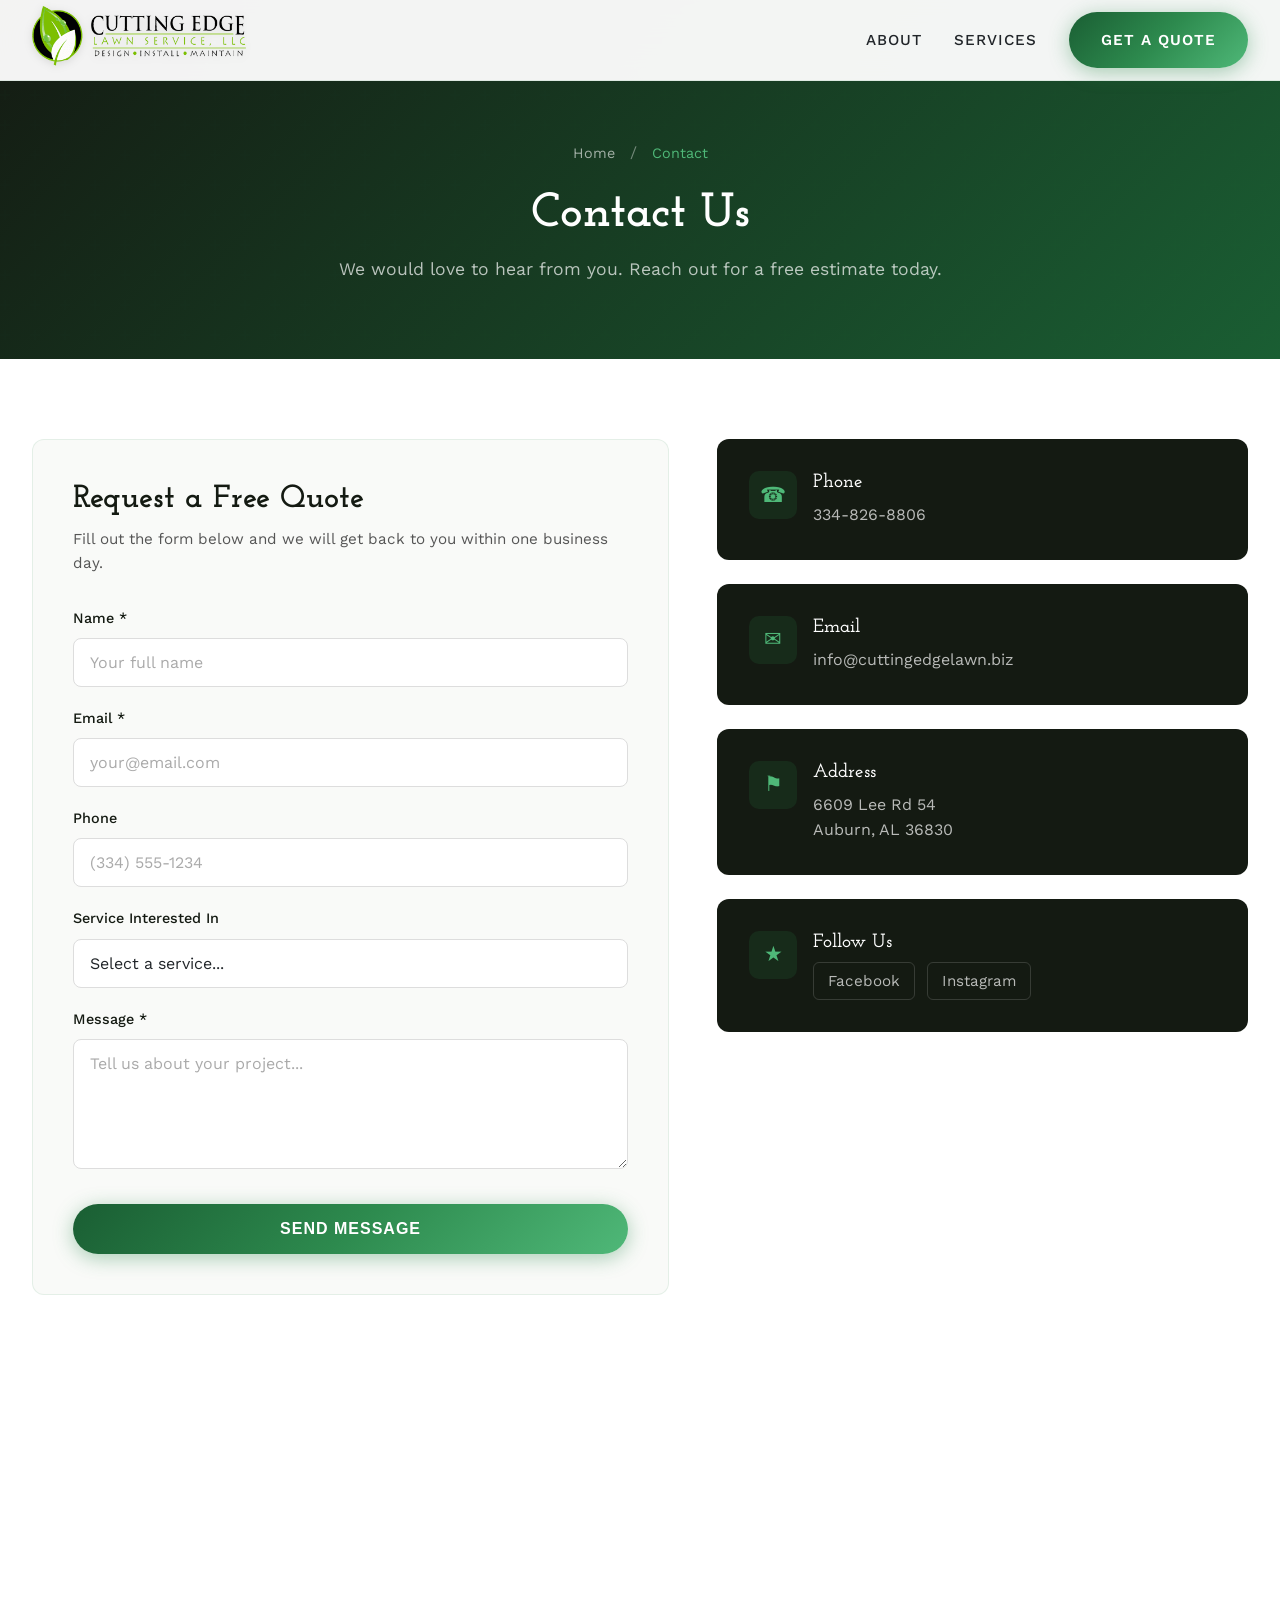
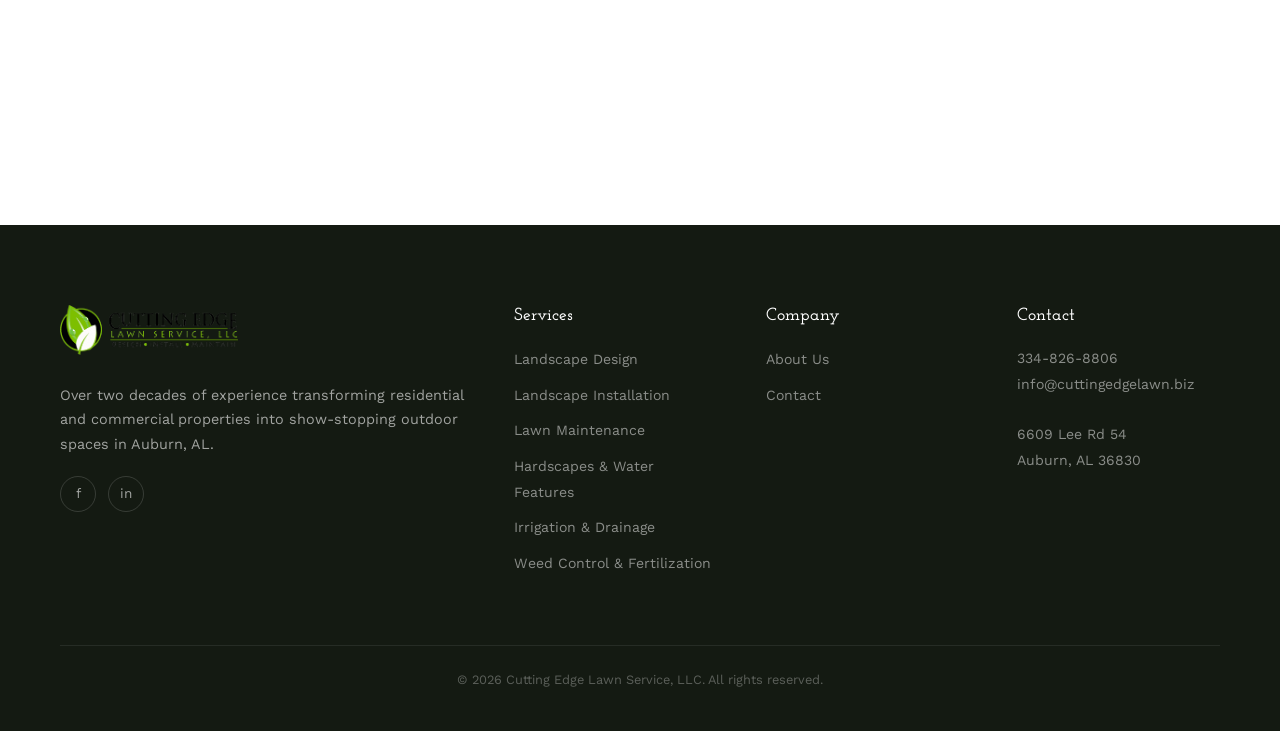
==== commit 43a67c97: "Fix sub-pages: use main.js instead of broken inline JS" ====
--- a/pages/contact.html
+++ b/pages/contact.html
@@ -149,5 +149,6 @@
 <footer style="background:#141a12;padding:80px 0 0;"><div style="max-width:1200px;margin:0 auto;padding:0 20px;"><div style="display:grid;grid-template-columns:2fr 1fr 1fr 1fr;gap:48px;padding-bottom:60px;border-bottom:1px solid rgba(255,255,255,0.08);"><div><img src="../images/logo.png" alt="Cutting Edge Lawn Service" style="height:50px;margin-bottom:20px;background:transparent !important;"><p style="color:rgba(255,255,255,0.6);font-size:0.9rem;line-height:1.7;margin-bottom:20px;">Over two decades of experience transforming residential and commercial properties into show-stopping outdoor spaces in Auburn, AL.</p><div style="display:flex;gap:12px;"><a href="https://www.facebook.com/lawnandplay/" target="_blank" style="width:36px;height:36px;border-radius:50%;border:1px solid rgba(255,255,255,0.15);display:flex;align-items:center;justify-content:center;color:rgba(255,255,255,0.6);text-decoration:none;font-size:0.85rem;">f</a><a href="https://www.instagram.com/cuttingedgelawnservice/" target="_blank" style="width:36px;height:36px;border-radius:50%;border:1px solid rgba(255,255,255,0.15);display:flex;align-items:center;justify-content:center;color:rgba(255,255,255,0.6);text-decoration:none;font-size:0.85rem;">in</a></div></div><div><h4 style="font-family:'Josefin Slab',serif;font-size:1.1rem;color:#fff;margin-bottom:20px;">Services</h4><ul style="list-style:none;padding:0;"><li style="margin-bottom:10px;"><a href="services.html#design" style="color:rgba(255,255,255,0.5);text-decoration:none;font-size:0.88rem;">Landscape Design</a></li><li style="margin-bottom:10px;"><a href="services.html#installation" style="color:rgba(255,255,255,0.5);text-decoration:none;font-size:0.88rem;">Landscape Installation</a></li><li style="margin-bottom:10px;"><a href="services.html#maintenance" style="color:rgba(255,255,255,0.5);text-decoration:none;font-size:0.88rem;">Lawn Maintenance</a></li><li style="margin-bottom:10px;"><a href="services.html#hardscapes" style="color:rgba(255,255,255,0.5);text-decoration:none;font-size:0.88rem;">Hardscapes &amp; Water Features</a></li><li style="margin-bottom:10px;"><a href="services.html#irrigation" style="color:rgba(255,255,255,0.5);text-decoration:none;font-size:0.88rem;">Irrigation &amp; Drainage</a></li><li style="margin-bottom:10px;"><a href="services.html#weedcontrol" style="color:rgba(255,255,255,0.5);text-decoration:none;font-size:0.88rem;">Weed Control &amp; Fertilization</a></li></ul></div><div><h4 style="font-family:'Josefin Slab',serif;font-size:1.1rem;color:#fff;margin-bottom:20px;">Company</h4><ul style="list-style:none;padding:0;"><li style="margin-bottom:10px;"><a href="about.html" style="color:rgba(255,255,255,0.5);text-decoration:none;font-size:0.88rem;">About Us</a></li><li style="margin-bottom:10px;"><a href="contact.html" style="color:rgba(255,255,255,0.5);text-decoration:none;font-size:0.88rem;">Contact</a></li></ul></div><div><h4 style="font-family:'Josefin Slab',serif;font-size:1.1rem;color:#fff;margin-bottom:20px;">Contact</h4><p style="color:rgba(255,255,255,0.5);font-size:0.88rem;line-height:1.8;"><a href="tel:3348268806" style="color:rgba(255,255,255,0.5);text-decoration:none;">334-826-8806</a><br><a href="mailto:info@cuttingedgelawn.biz" style="color:rgba(255,255,255,0.5);text-decoration:none;">info@cuttingedgelawn.biz</a><br><br>6609 Lee Rd 54<br>Auburn, AL 36830</p></div></div><div style="padding:24px 0;text-align:center;"><p style="color:rgba(255,255,255,0.3);font-size:0.8rem;">&copy; 2026 Cutting Edge Lawn Service, LLC. All rights reserved.</p></div></div></footer>
 
 <script src="../js/main.js"></script>
+<script src="../js/main.js"></script>
 </body>
 </html>
